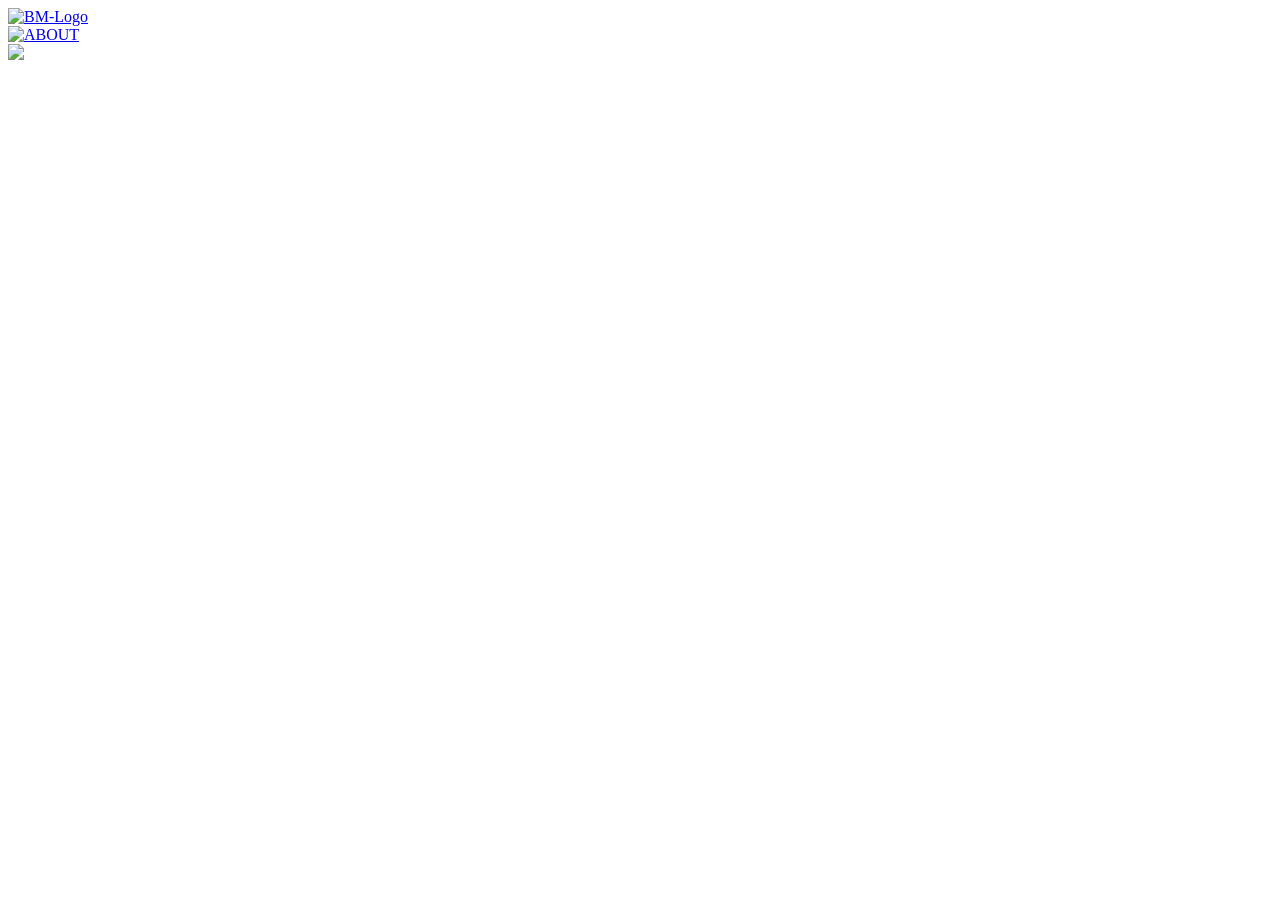
==== main.html @ 3d1c979f "Add files via upload" ====
<!DOCTYPE html>
<html lang="en">
<head>
    <meta charset="UTF-8">
    <meta name="viewport" content="width=device-width, initial-scale=1.0">
    <title>Bellamacchina 2D: Home</title>
    <link rel="stylesheet" href="Homepage.css">
    
</head>
<body style="background-color:white;">

<div class="outer-container">
<div class="top-bar">
        <div class="logo-box">
            <a href="index.html"><img class="logo-black" src="images/bm-type.png" alt="BM-Logo"></a>
            
        </div>
    <div class="info-box">
        <div class="spacer-box">
            </div>
        
        <div class="contact-box">       
            </div>
        <div class="index-box">
            </div>
        <div class="about-box">
            <a href="Machines.html"><img class="index-logo" src="images/Machines-type.png" alt="ABOUT"></a>
        </div>

    </div>
</div>
<div></div>
<div>
    <div></div>
    <div class="Centrebox">
        <img class="bellainfo" src="Images/Bellamacchina Digital [2026].jpg"">
    </div>
    <div></div> </div>
</div>
<div></div>
</div>
</body>
</html>
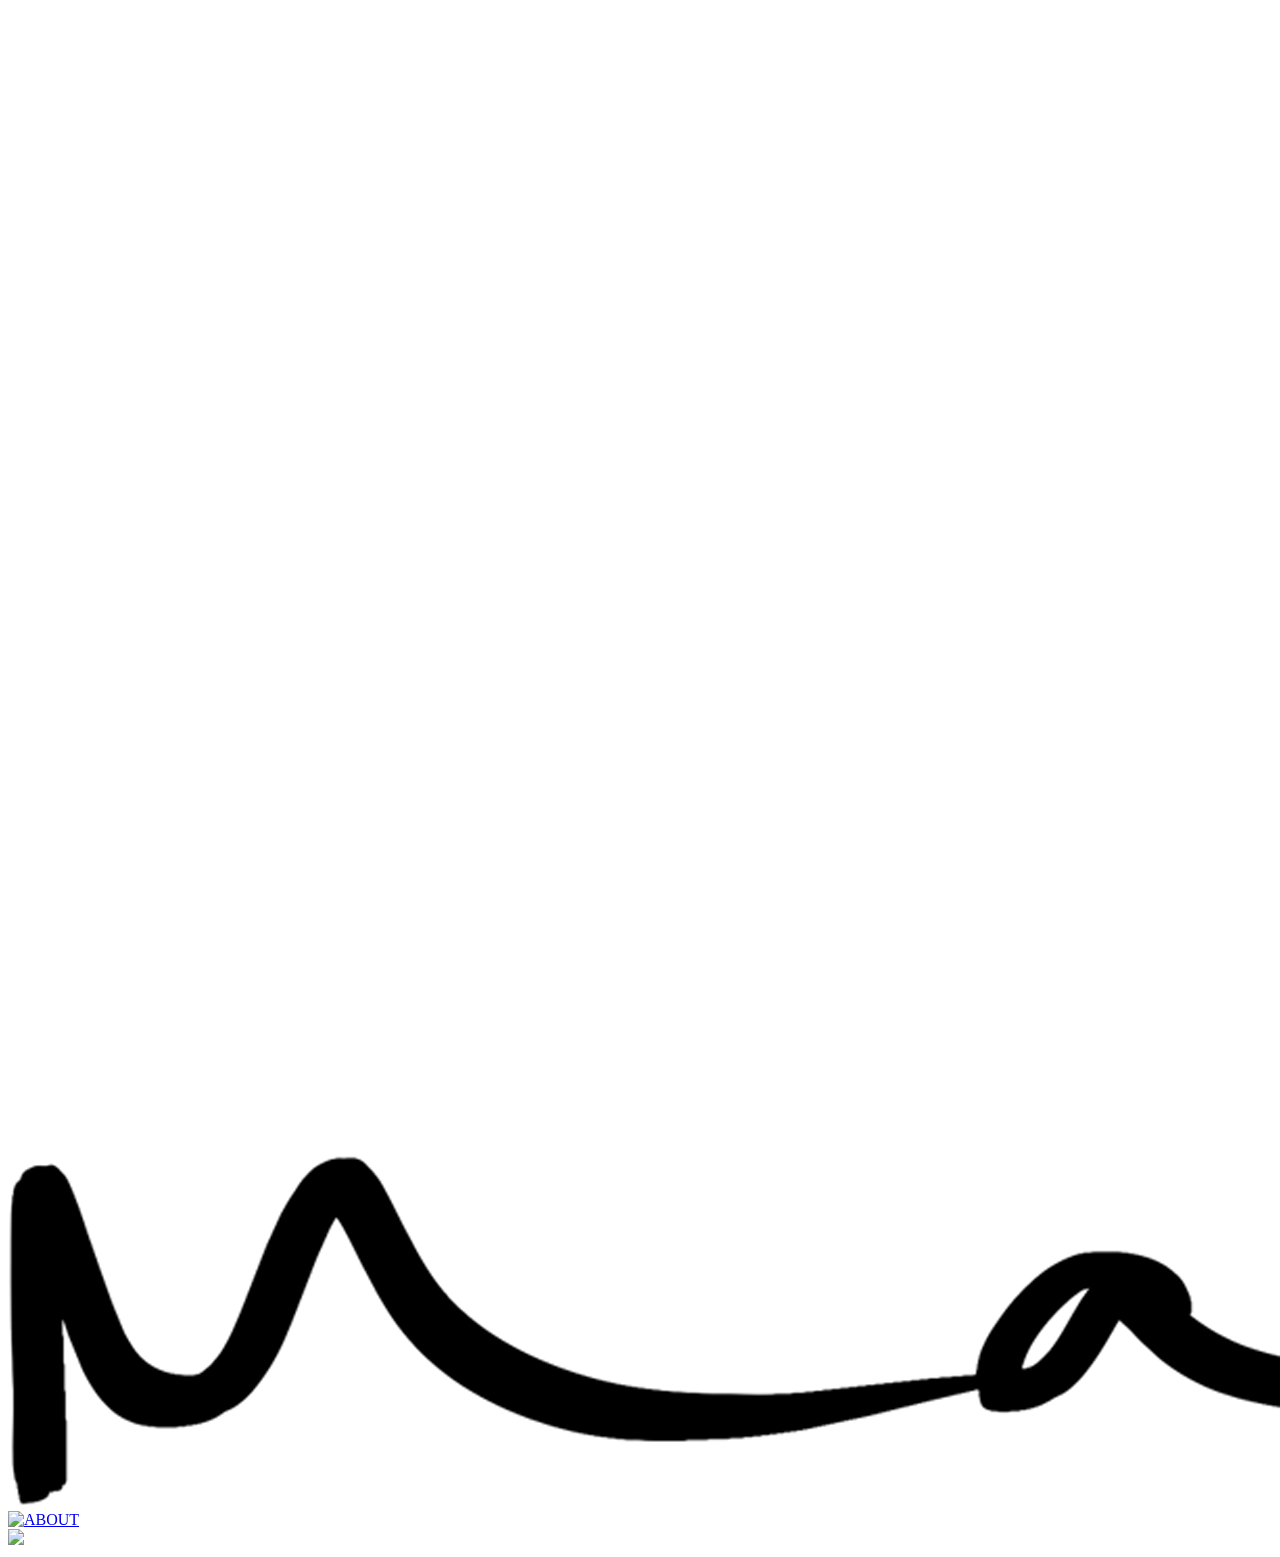
==== commit 5a188d9b: "Update main.html" ====
--- a/main.html
+++ b/main.html
@@ -12,7 +12,7 @@
 <div class="outer-container">
 <div class="top-bar">
         <div class="logo-box">
-            <a href="index.html"><img class="logo-black" src="images/bm-type.png" alt="BM-Logo"></a>
+            <a href="index.html"><img class="logo-black" src="Images/bm-type.png" alt="BM-Logo"></a>
             
         </div>
     <div class="info-box">
@@ -24,7 +24,7 @@
         <div class="index-box">
             </div>
         <div class="about-box">
-            <a href="Machines.html"><img class="index-logo" src="images/Machines-type.png" alt="ABOUT"></a>
+            <a href="Machines.html"><img class="index-logo" src="Images/Machines-type.png" alt="ABOUT"></a>
         </div>
 
     </div>
@@ -40,4 +40,4 @@
 <div></div>
 </div>
 </body>
-</html>+</html>
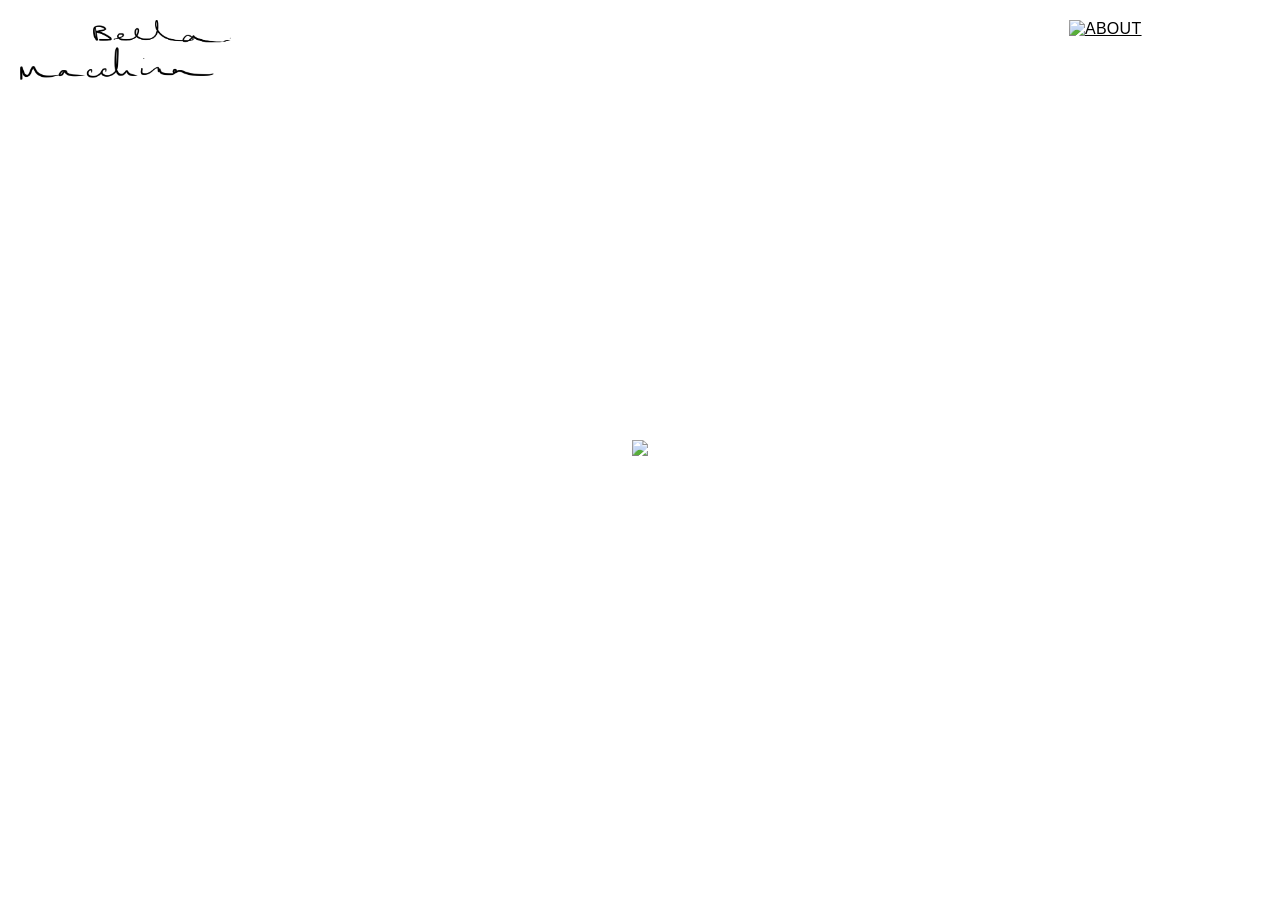
==== commit 0c566c2e: "Update main.html" ====
--- a/main.html
+++ b/main.html
@@ -4,7 +4,7 @@
     <meta charset="UTF-8">
     <meta name="viewport" content="width=device-width, initial-scale=1.0">
     <title>Bellamacchina 2D: Home</title>
-    <link rel="stylesheet" href="Homepage.css">
+    <link rel="stylesheet" href="homepage.css">
     
 </head>
 <body style="background-color:white;">
--- a/homepage.css
+++ b/homepage.css
@@ -0,0 +1,424 @@
+.top-bar {
+    display: flex;
+    flex-direction: row;
+    position: fixed;
+    top: 0;
+    right: 0;
+    left: 0;
+    margin-top: 20px;
+    margin-left: 20px;
+    margin-right: 0px
+}
+
+a:link {
+    color: black;
+    font-style: normal;
+}
+
+a:hover {
+    color: rgb(120, 0, 0);
+}
+
+a:visited {
+    color: rgb(120  , 0, 0);
+}
+
+body {
+    padding-bottom: 100px
+    
+}
+
+.logo-black {
+    height: 60px;
+}
+.main-img {
+    width: 500px;
+}
+
+.car-neon {
+    height: 20px;
+}
+    
+.mode-box {
+    flex: 1;
+    min-width: 100px;
+    font-family: Cambria, Cochin, Georgia, Times, 'Times New Roman', serif;
+    margin-left: 40px;
+    margin-top: 15px;
+    font-size: 20px;
+}
+
+.dark-mode-box {
+    flex: 1;
+    min-width: 100px;
+    font-family: Cambria, Cochin, Georgia, Times, 'Times New Roman', serif;
+    margin-left: 40px;
+    margin-top: 15px;
+    font-size: 20px;
+    color: white;
+}
+
+.spacer-box {
+    flex: 1;
+}
+
+.info-box {
+    display: flex;
+    flex: 2;
+    justify-content: space-between;
+    min-width: 200px;
+}
+
+.contact-box {
+    display: flex;
+    flex: 1;
+    min-width: 100px;
+}
+.about-logo {
+    height: 60px;
+}
+
+.shop-logo {
+    height: 40px;
+}
+
+.shop-box {
+    display: flex;
+    height: 40px;
+}
+
+.about-box {
+    flex: 1;
+}
+
+.container {
+    display: flex;
+    flex-direction: row;
+   justify-content: space-between;
+   padding-top: 20px;
+   left: 0;
+   right: 0;
+}
+
+.left-box {
+    flex: 1
+}
+
+.pei-left-box {
+    flex: 1;
+padding-right: 20px;
+}
+
+.middle-box {
+    flex: 1
+
+}
+
+.right-box {
+    flex: 2;
+    text-align: right;
+    font-size: 17px;
+}
+
+.lula-right-box {
+    flex: 2;
+    text-align: right;
+    max-width: 450px;
+    min-width: 300px;
+}
+
+.white-text {
+    flex: 2;
+    text-align: right;
+    font-size: 17px;
+    color: white;
+}
+
+.sml-right-box {
+    flex: 0.2;
+}
+
+.home-content {
+    margin-top: 74px;
+}
+
+.home-image {
+    height: 800px;
+}
+
+.sml-home-image {
+    height: 400px;
+    margin-right: 20px;
+}
+
+.sml-uppers-image {
+    height: 400px;
+    margin-right: 50px;
+}
+
+.uppers-box {
+    display: flex;
+    justify-content: center;
+    align-items: center;
+}
+
+p {
+    font-family: roboto, ariel
+}
+
+.index-logo {
+    width: 180px;
+}
+
+.box-container {
+    z-index: 10;
+}
+
+.bg-img {
+    width: 100%;
+    z-index: 1;
+}
+
+.container {
+            display: flex;
+            flex-direction: row;
+           justify-content: space-between;
+           padding-top: 20px;
+           left: 0;
+           right: 0;
+        }
+
+        .left-box {
+            flex: 1;
+
+        }
+
+        .middle-box {
+            flex: 1
+
+        }
+
+        .right-box {
+            flex: 1;
+        }
+
+        .home-content {
+            margin-top: 150px;
+        }
+
+.summer-container {
+    display: flex;
+    flex-direction: row;
+   justify-content: space-around;
+   padding-top: 20px;
+   left: 0;
+   right: 0;
+}
+
+
+/* QUOTE */
+
+.tea-container {
+    display: flex;
+    flex-direction: row;
+   justify-content: space-between;
+   margin-top: 70px;
+   padding-top: 20px;
+   left: 0;
+   right: 0;
+   margin-left: 25px;
+}
+
+.dark-tea-container {
+    display: flex;
+    flex-direction: row;
+   justify-content: space-between;
+   margin-top: 70px;
+   padding-top: 20px;
+   left: 0;
+   right: 0;
+   margin-left: 25px;
+   color: white;
+}
+
+.quote-container {
+    display: flex;
+    margin-top: 40px;
+    font-family: didot;
+}
+
+.quote-div-left {
+    flex: 2;
+}
+
+.quote-div-right {
+    flex: 3;
+}
+
+.fiorucci-bottom-image {
+    height: 600px;
+
+}
+
+/* ABOUT PAGE SECTION */
+
+.about-page-container {
+    display: flex;
+    flex-direction: row;
+    justify-content: space-between;
+    height: 900px;
+}
+
+.about-content-container {
+    display: flex;
+    flex-direction: column;
+    justify-content: space-between;
+    justify-content: center;
+
+}
+
+.about-left-box {
+    flex: 1;
+
+}
+
+.about-right-box {
+    flex: 1;
+}
+
+.top-about-spacer {
+    flex: 2;
+    text-align: center;
+    font-family: didot
+}
+
+.mail-to-box {
+    flex: 0.2;
+    text-align: center;
+    align-items: center;
+    margin-bottom: 100px;
+}
+
+.ig-box {
+    flex: 1;
+    text-align: center;
+    color: black;
+}
+
+.about-content {
+    flex: 1s;
+    color: black;
+    
+}
+
+.bottom-about-spacer {
+    flex: 1;
+}
+
+.about-content-img {
+    height: 350px;
+}
+
+.arnaldo-container {
+    display: flex;
+    flex-direction: column;
+}
+
+.arnaldo-top {
+    flex: 0.5;
+}
+
+.arnaldo-bottom {
+    flex: 1;
+}
+
+.inner-container {
+    display: flex;
+    flex-direction: row;
+    justify-content: center;
+    flex-grow: initial;
+    padding-bottom: 10px;
+}
+
+.one {
+    flex: 1;
+}
+
+.three {
+    flex: 1;
+}
+
+.middle-col {
+    display: flex;
+    flex: 3;
+    flex-direction: column;
+}
+
+.inner-top {
+    flex: 2;
+    background-color: beige;
+}
+
+.about-link {
+    flex: 1;
+    text-align: center;
+}
+
+.inner-numbers {
+    display: flex;
+    flex: 1;
+    flex-direction: row;
+    justify-content:space-between;
+}
+
+.inner-bottom {
+    flex: 1;
+}
+
+.hover-title {
+    display: inline;
+    pointer-events: auto;
+    cursor: pointer;
+}
+
+body {
+    font-family: Life, Helvetica, "Open Sans", Arial, sans-serif;
+    letter-spacing: 0.3px;
+    text-align: center;
+    margin: 0;
+    padding: 0;
+    height: 100vh;
+    display: flex;
+    justify-content: center;
+    align-items: center;
+    position: relative;
+}
+
+.hover-text {
+    font-size: 20px;
+    color: #000000;
+    cursor: pointer;
+}
+
+.hover-image {
+    display: none; /* Hide the image by default */
+    position: absolute;
+    top: 50%;
+    left: 50%;
+    transform: translate(-50%, -50%);
+    width: 300px; /* Set the desired width */
+    height: auto;
+    z-index: 1000;
+}
+
+.hover-text:hover + .hover-image {
+    display: block; /* Show the image when hovering over the text */
+}
+
+.centreimage {
+    height: 200px;
+}
+
+.bellainfo {
+    height: 750px;
+}
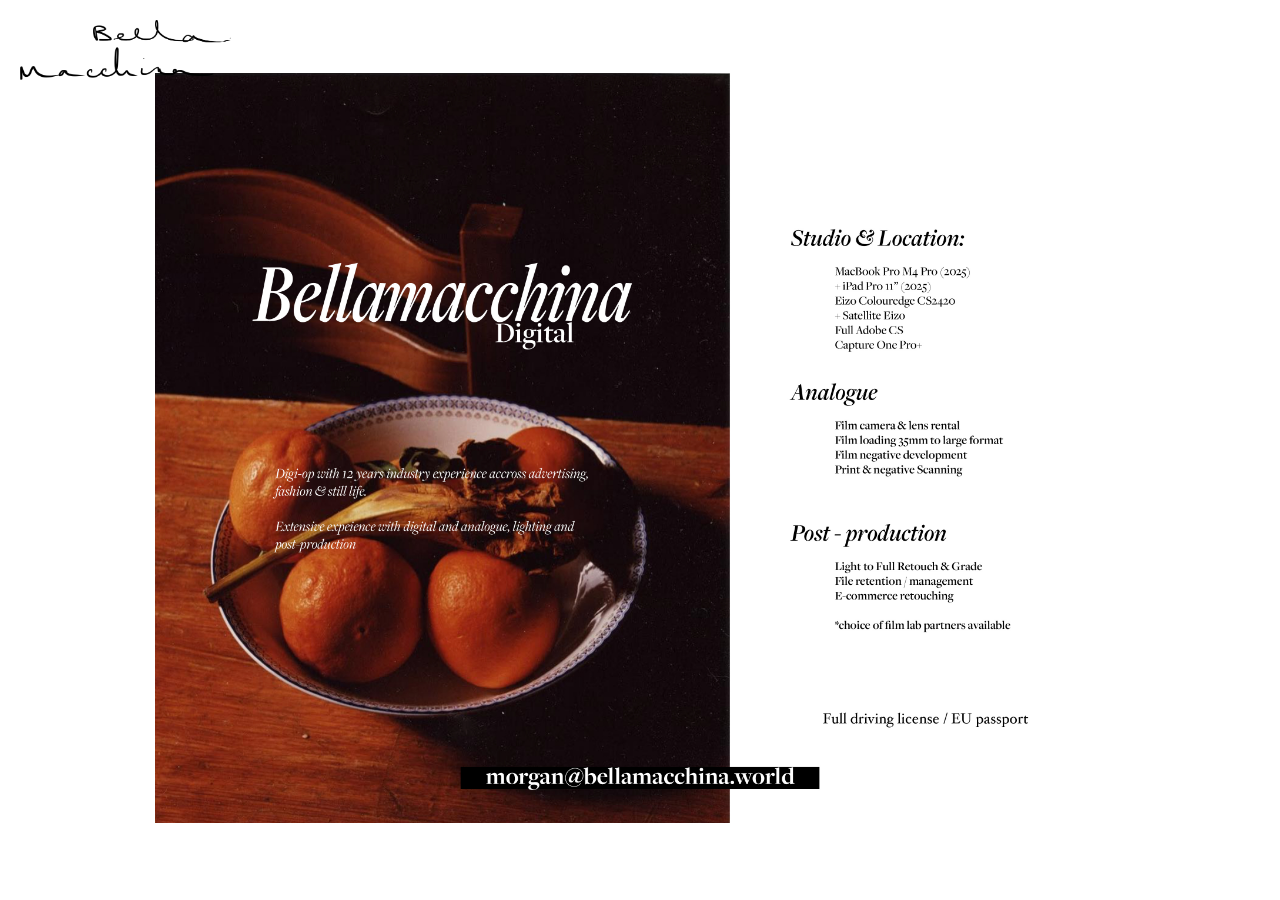
==== commit 37f7b666: "Update main.html" ====
--- a/main.html
+++ b/main.html
@@ -24,7 +24,7 @@
         <div class="index-box">
             </div>
         <div class="about-box">
-            <a href="Machines.html"><img class="index-logo" src="Images/Machines-type.png" alt="ABOUT"></a>
+
         </div>
 
     </div>
